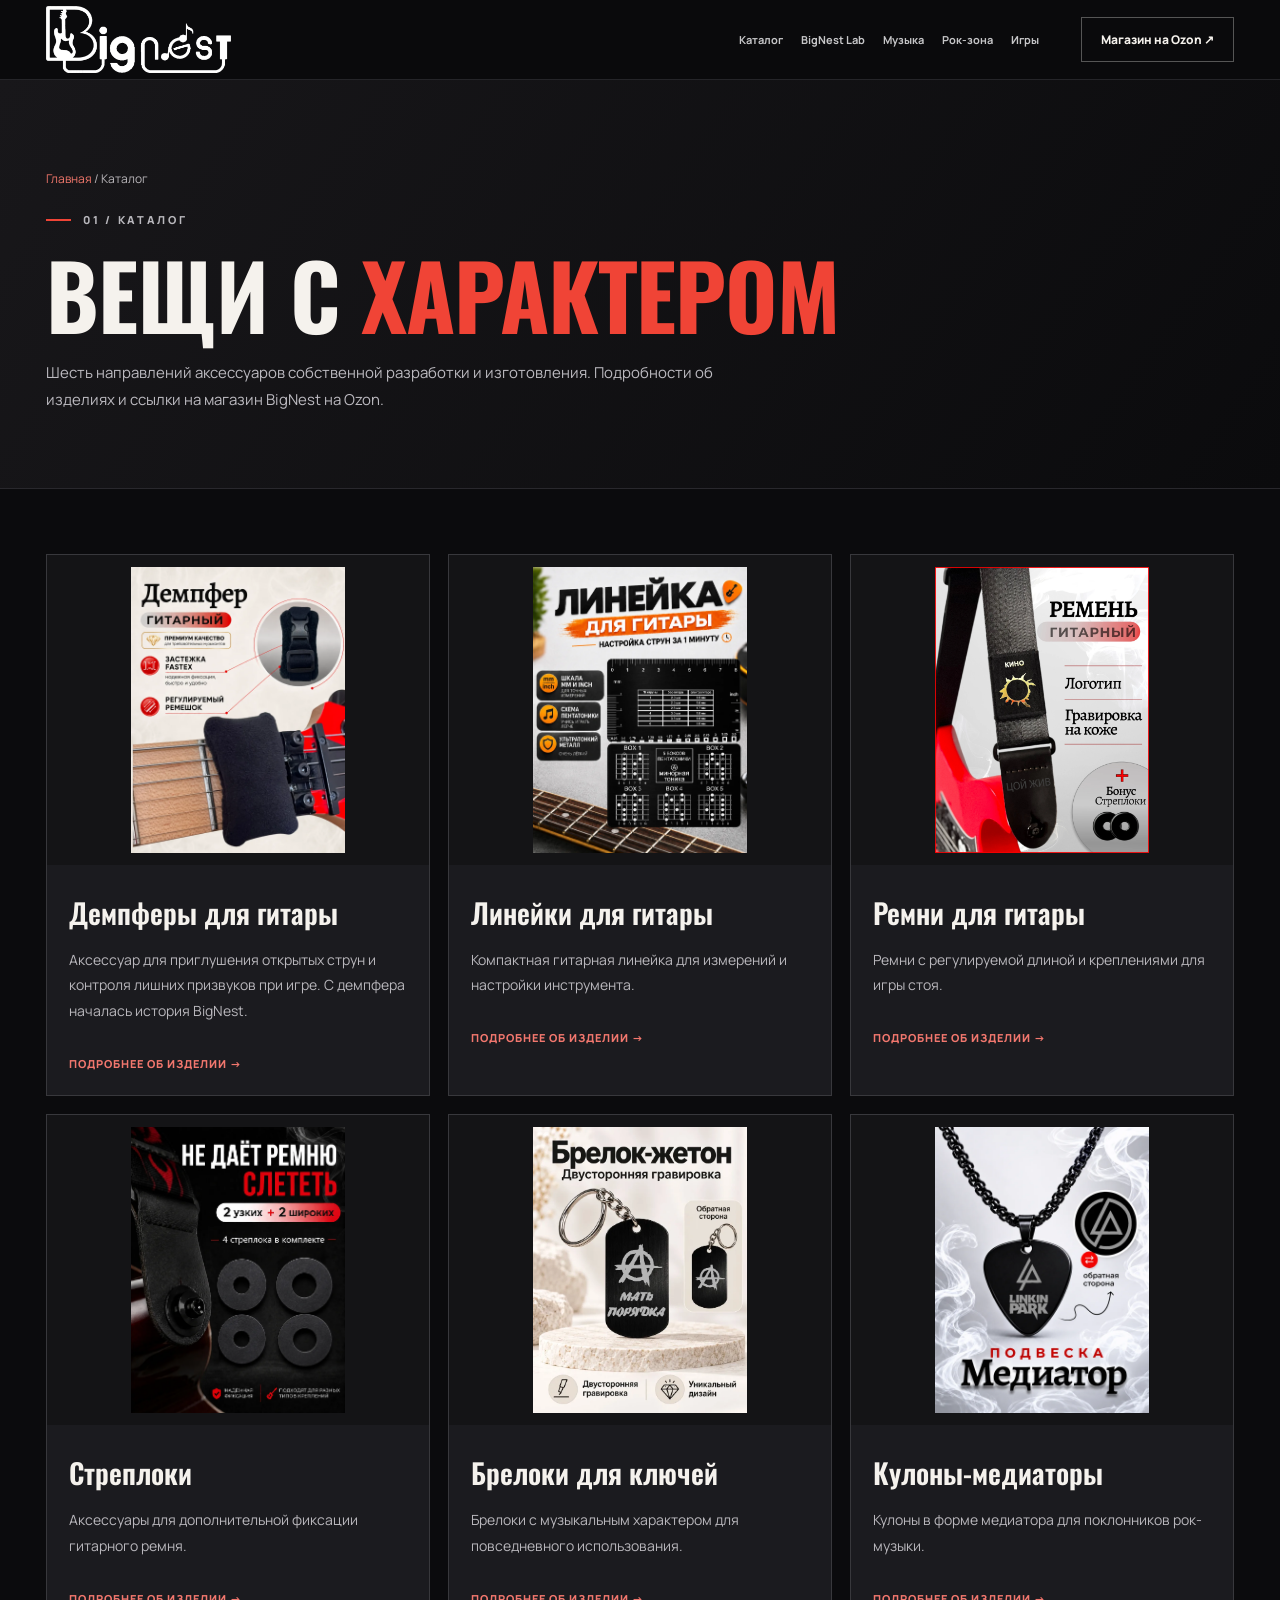
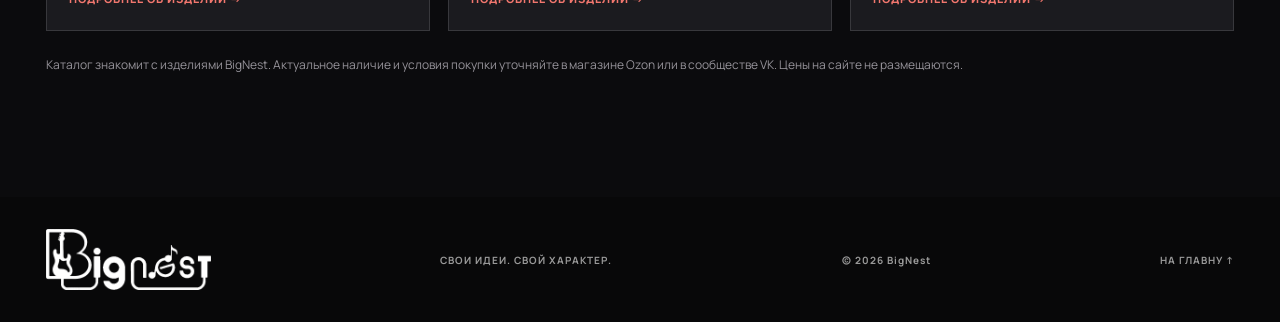
==== catalog/index.html @ 604b0524 "Add files via upload" ====
<!doctype html><html lang="ru"><head><meta charset="utf-8"><meta name="viewport" content="width=device-width,initial-scale=1"><meta name="theme-color" content="#0b0b0d"><title>Каталог — BigNest</title><meta name="description" content="Шесть направлений аксессуаров собственной разработки и изготовления. Подробности об изделиях и ссылки на магазин BigNest на Ozon."><link rel="icon" type="image/png" href="../favicon.png"><link rel="stylesheet" href="../styles.css"></head><body><header class="site-header"><div class="wrap navbar"><a class="wordmark" href="../"><img class="site-logo" src="../assets/logo-white.webp" alt="BigNest — на главную"></a><nav class="nav-links" aria-label="Навигация"><a href="../catalog/">Каталог</a><a href="../lab/">BigNest Lab</a><a href="../music/">Музыка</a><a href="../rock/">Рок-зона</a><a href="../games/">Игры</a></nav><a class="header-link" href="https://www.ozon.ru/seller/bignest/" target="_blank" rel="noopener noreferrer">Магазин на Ozon ↗</a><button class="menu-button" id="menuButton" aria-label="Открыть меню" aria-expanded="false" aria-controls="mobileNav"><span></span><span></span><span></span></button></div><nav id="mobileNav" class="mobile-nav" aria-label="Мобильное меню"><a href="../catalog/">Каталог</a><a href="../lab/">BigNest Lab</a><a href="../music/">Музыка</a><a href="../rock/">Рок-зона</a><a href="../games/">Игры</a><a href="../">Главная</a></nav></header><main><section class="sub-hero"><div class="wrap"><div class="breadcrumbs"><a href="../">Главная</a> / Каталог</div><div class="eyebrow" style="margin-top:25px"><span class="line"></span> 01 / КАТАЛОГ</div><h1>ВЕЩИ С <span class="red-text">ХАРАКТЕРОМ</span></h1><p>Шесть направлений аксессуаров собственной разработки и изготовления. Подробности об изделиях и ссылки на магазин BigNest на Ozon.</p></div></section><section class="inner-section"><div class="wrap"><div class="inner-grid"><article class="inner-card"><img src="../assets/damper.webp" alt="Демпферы для гитары" loading="lazy"><div class="inner-card-content"><h2>Демпферы для гитары</h2><p>Аксессуар для приглушения открытых струн и контроля лишних призвуков при игре. С демпфера началась история BigNest.</p><a href="dampers/">Подробнее об изделии →</a></div></article><article class="inner-card"><img src="../assets/ruler.webp" alt="Линейки для гитары" loading="lazy"><div class="inner-card-content"><h2>Линейки для гитары</h2><p>Компактная гитарная линейка для измерений и настройки инструмента.</p><a href="rulers/">Подробнее об изделии →</a></div></article><article class="inner-card"><img src="../assets/strap.webp" alt="Ремни для гитары" loading="lazy"><div class="inner-card-content"><h2>Ремни для гитары</h2><p>Ремни с регулируемой длиной и креплениями для игры стоя.</p><a href="straps/">Подробнее об изделии →</a></div></article><article class="inner-card"><img src="../assets/straplocks.webp" alt="Стреплоки" loading="lazy"><div class="inner-card-content"><h2>Стреплоки</h2><p>Аксессуары для дополнительной фиксации гитарного ремня.</p><a href="straplocks/">Подробнее об изделии →</a></div></article><article class="inner-card"><img src="../assets/keychain.webp" alt="Брелоки для ключей" loading="lazy"><div class="inner-card-content"><h2>Брелоки для ключей</h2><p>Брелоки с музыкальным характером для повседневного использования.</p><a href="keychains/">Подробнее об изделии →</a></div></article><article class="inner-card"><img src="../assets/pendant.webp" alt="Кулоны-медиаторы" loading="lazy"><div class="inner-card-content"><h2>Кулоны-медиаторы</h2><p>Кулоны в форме медиатора для поклонников рок-музыки.</p><a href="pendants/">Подробнее об изделии →</a></div></article></div><p class="note">Каталог знакомит с изделиями BigNest. Актуальное наличие и условия покупки уточняйте в магазине Ozon или в сообществе VK. Цены на сайте не размещаются.</p></div></section></main><footer class="footer"><div class="wrap footer-content"><a class="footer-brand" href="../"><img class="footer-logo" src="../assets/logo-white.webp" alt="BigNest"></a><span>СВОИ ИДЕИ. СВОЙ ХАРАКТЕР.</span><span>© <span id="year">2026</span> BigNest</span><a href="../">НА ГЛАВНУ ↑</a></div></footer><script defer src="../script.js"></script></body></html>
---- styles.css ----
@import url('https://fonts.googleapis.com/css2?family=Manrope:wght@400;500;600;700;800&family=Oswald:wght@400;500;600;700&display=swap');
:root{--bg:#0b0b0d;--panel:#151518;--red:#f04436;--text:#f5f2ed;--muted:#a8a8ae;--line:#35353b}*{box-sizing:border-box}html{scroll-behavior:smooth;scroll-padding-top:88px}body{margin:0;background:var(--bg);color:var(--text);font-family:Manrope,Arial,sans-serif;-webkit-font-smoothing:antialiased}a{color:inherit;text-decoration:none}button{font:inherit}img{max-width:100%;display:block}.wrap{max-width:1300px;margin:auto;padding:0 46px}.skip{position:absolute;top:-100px;left:15px;padding:10px;background:white;color:black;z-index:30}.skip:focus{top:10px}.site-header{position:sticky;top:0;background:rgba(11,11,13,.95);backdrop-filter:blur(15px);z-index:20;border-bottom:1px solid #252529}.navbar{height:79px;display:flex;align-items:center;gap:42px}.wordmark{display:flex;align-items:center;line-height:1}.site-logo{display:block;width:185px;max-width:42vw;height:auto}.nav-links{display:flex;gap:30px;margin-left:auto}.nav-links a{font-size:12px;font-weight:700;color:#c6c6c8;transition:color .2s}.nav-links a:hover{color:var(--red)}.header-link{border:1px solid #555;padding:13px 19px;font-size:12px;font-weight:800;white-space:nowrap}.header-link span{color:var(--red);margin-left:12px}.menu-button,.mobile-nav{display:none}.hero{position:relative;overflow:hidden;background:radial-gradient(circle at 68% 40%,#252026 0%,#101013 56%,#0b0b0d 90%)}.hero-noise{pointer-events:none;position:absolute;inset:0;background:repeating-linear-gradient(0deg,transparent,transparent 4px,#ffffff02 5px);opacity:.65}.hero-layout{display:grid;grid-template-columns:57% 43%;min-height:680px;position:relative}.hero-content{position:relative;z-index:2;padding:105px 0 74px}.eyebrow{color:#b9b8bd;font-size:11px;letter-spacing:2.7px;font-weight:800;display:flex;align-items:center;gap:12px}.line{height:2px;width:25px;background:var(--red);display:inline-block}.hero h1,.section h2,.manifesto h2,.contact-section h2{font-family:Oswald,Impact,sans-serif;font-weight:700;line-height:.99;letter-spacing:-1.7px;margin:32px 0}.hero h1{font-size:clamp(75px,8.7vw,136px);white-space:nowrap}.hero h1 em{font-style:normal;color:transparent;-webkit-text-stroke:1.8px #f1eee9}.accent{color:var(--red);-webkit-text-stroke:0}.hero-lead{max-width:490px;color:#c0bec2;line-height:1.85;font-size:15px}.hero-actions{display:flex;flex-wrap:wrap;gap:11px;margin-top:37px}.btn{display:inline-flex;justify-content:space-between;align-items:center;gap:33px;min-height:52px;padding:0 24px;font-size:12px;text-transform:uppercase;letter-spacing:.3px;font-weight:800;transition:transform .2s,background .2s}.btn:hover{transform:translateY(-3px)}.btn-red{background:var(--red);color:#fff}.btn-red:hover{background:#e12d21}.btn-outline{border:1px solid #5a595d}.hero-foot{position:absolute;bottom:40px;left:0;font-size:10px;letter-spacing:1.5px;font-weight:800;color:#a8a6aa;display:flex;align-items:center;gap:12px}.status-pip{height:7px;width:7px;background:var(--red);border-radius:50%}.hero-sep{color:#555}.hero-media{position:relative;min-height:630px;align-self:stretch}.hero-media img{position:absolute;right:-45px;top:35px;width:100%;height:calc(100% - 35px);object-fit:cover;object-position:42% center;filter:contrast(1.08) saturate(.85)}.hero-photo-gradient{position:absolute;inset:0 -46px 0 -120px;background:linear-gradient(90deg,#111114 0%,transparent 45%),linear-gradient(0deg,#111114 2%,transparent 30%);pointer-events:none}.hero-back-text{position:absolute;font:700 200px/.8 Oswald;right:-30px;top:20px;color:#3f2324;opacity:.7}.photo-label{position:absolute;z-index:2;bottom:65px;right:15px;text-align:right;font:600 18px/1.3 Oswald;letter-spacing:1px}.red-square{background:var(--red);padding:1px 10px;display:inline-block;margin-right:8px}.vertical-note{writing-mode:vertical-rl;position:absolute;right:-25px;top:65px;font-size:9px;letter-spacing:3px;color:#b7b4b9}.hero-bottom{display:flex;justify-content:space-between;color:#87868c;font:800 10px Manrope;letter-spacing:2px;padding-bottom:22px}.marquee{background:var(--red);color:#170e0d;overflow:hidden;white-space:nowrap}.marquee-inner{width:max-content;padding:14px 0;font:700 23px Oswald;letter-spacing:2px;animation:marquee 35s linear infinite}.marquee-inner span{padding:0 35px}@keyframes marquee{to{transform:translateX(-50%)}}.section{padding:106px 0}.section-top{display:flex;align-items:end;justify-content:space-between;gap:24px;margin-bottom:42px}.section h2,.manifesto h2,.contact-section h2{font-size:clamp(47px,6vw,79px);margin:23px 0}.red-text{color:var(--red)}.section-intro{color:var(--muted);line-height:1.8;max-width:620px;font-size:14px}.counter{font:700 76px Oswald;color:#39393e;white-space:nowrap}.counter span{font:700 10px Manrope;letter-spacing:2px;color:#aaa}.product-grid{display:grid;grid-template-columns:repeat(3,minmax(0,1fr));gap:17px}.product-card{background:#19191c;border:1px solid #303034;min-width:0;transition:transform .25s,border-color .25s}.product-card:hover{transform:translateY(-5px);border-color:#666}.product-picture{height:430px;overflow:hidden;background:linear-gradient(180deg,#111116,#1a1a1f);position:relative;display:flex;align-items:center;justify-content:center;padding:14px}.product-picture img{width:100%;height:100%;object-fit:contain;object-position:center center;transition:transform .35s}.product-card:hover img{transform:scale(1.02)}.picture-tag{position:absolute;left:14px;top:14px;padding:9px 11px;background:rgba(11,11,12,.9);font-size:9px;letter-spacing:1.7px;font-weight:800}.product-body{padding:23px 23px 24px}.product-heading{display:flex;justify-content:space-between;align-items:start;gap:12px}.product-heading h3{font:600 27px/1.15 Oswald;margin:0;text-transform:uppercase}.product-heading span{color:var(--red);font:600 15px Oswald}.product-body p{color:#a9a8ad;font-size:12px;line-height:1.8;min-height:67px}.product-link{display:flex;justify-content:space-between;align-items:center;border-top:1px solid #44444a;padding-top:16px;margin-top:16px;font-size:11px;letter-spacing:1.15px;text-transform:uppercase;font-weight:800}.product-link span{color:var(--red);font-size:19px}.product-link:hover{color:var(--red)}.keychain-picture{display:grid;place-items:center;background:radial-gradient(circle at 60% 40%,#44444a,#18181b 65%)}.keychain-art{position:relative;width:150px;height:200px;display:grid;place-items:center;transform:rotate(-14deg)}.keychain-art>span{position:absolute;z-index:3;font:700 35px Oswald;top:88px;color:#eee}.key-ring{position:absolute;top:-8px;width:65px;height:65px;border:10px solid #a9a8ae;border-radius:50%;box-shadow:inset 2px 2px 9px #222,4px 4px 10px #111}.key-pick{position:absolute;top:63px;width:150px;height:144px;background:linear-gradient(130deg,#333,#0b0b0e);clip-path:polygon(50% 100%,2% 20%,8% 5%,92% 5%,98% 20%);display:grid;place-items:center;font-size:125px;color:#e13c30;border-radius:25px}.illustration-note{position:absolute;right:12px;bottom:12px;color:#bbb;font-size:8px;letter-spacing:1px}.catalog-footer{display:flex;justify-content:space-between;gap:25px;margin-top:30px;font-size:12px;color:#999;align-items:center}.text-arrow{font-size:12px;text-transform:uppercase;letter-spacing:1.3px;font-weight:800;color:#eee;white-space:nowrap}.text-arrow:hover{color:var(--red)}.manifesto{padding:110px 0;background:#e8e4df;color:#151416}.manifesto .eyebrow{color:#5d5b5b}.manifesto-grid{display:grid;grid-template-columns:1.12fr 1fr;gap:12%}.manifesto h2{font-size:clamp(65px,7.5vw,110px);margin-bottom:48px}.manifesto h2 span{color:#db382e}.story-quote{border-left:4px solid var(--red);padding-left:24px;font:500 27px/1.5 Oswald;max-width:440px}.story-rail{display:flex;gap:17px;align-items:center;font:700 10px Manrope;letter-spacing:1px;margin-top:85px;color:#777}.story-rail span:nth-child(even){color:var(--red)}.manifesto-right{padding-top:44px}.manifesto-right p{font-size:15px;line-height:2;color:#424042;margin:0 0 22px}.story-sign{display:flex;align-items:center;gap:20px;border-top:1px solid #bbb;padding-top:20px;margin-top:40px;font:700 11px Manrope;letter-spacing:1.6px}.story-sign.text-only{justify-content:flex-start}.story-sign.text-only span{font:800 13px/1.4 Manrope;color:#1b1b1d;letter-spacing:2px}.values{background:#222125;border-bottom:1px solid #37363b}.values-grid{display:grid;grid-template-columns:repeat(3,1fr)}.values-grid>div{padding:40px 24px 40px 0}.values-grid>div+div{padding-left:30px;border-left:1px solid #444148}.value-index{color:var(--red);font-size:12px;letter-spacing:2px}.values h3{font:600 27px Oswald;margin:15px 0 8px}.values p{color:#aaa6a9;font-size:12px;line-height:1.8;max-width:300px}.reviews-section{background:#121215}.review-grid{display:grid;grid-template-columns:repeat(3,minmax(0,1fr));gap:16px}.review-card{background:#1d1d21;border:1px solid #37373b;margin:0;padding:30px;min-height:240px;display:flex;flex-direction:column}.stars{font-size:16px;letter-spacing:4px;color:#ff8d50}.review-card p{font-size:15px;line-height:1.8;flex:1}.review-card footer{border-top:1px solid #424146;padding-top:17px;display:flex;justify-content:space-between;gap:10px;align-items:center;font-size:11px}.review-card footer span{color:#999;font-size:10px;text-align:right}.review-note{font-size:11px;color:#888;margin-top:20px}.music-section{background:#0c0c0e}.video-grid{display:grid;grid-template-columns:repeat(4,minmax(0,1fr));gap:16px}.video-card{display:block}.video-frame{height:350px;position:relative;background:linear-gradient(145deg,#292126,#100f10);overflow:hidden}.video-frame img{height:100%;width:100%;object-fit:cover;opacity:.72;transition:transform .3s,opacity .3s}.video-card:hover img{transform:scale(1.06);opacity:1}.play{position:absolute;left:50%;top:50%;transform:translate(-50%,-50%);height:65px;width:65px;border:1px solid #fff;background:#e74135dd;border-radius:50%;display:grid;place-items:center;padding-left:5px;font-size:23px}.video-meta{display:flex;justify-content:space-between;margin-top:16px;font:800 11px Manrope;letter-spacing:1.3px}.video-meta span:last-child{color:var(--red);font-size:18px}.video-hint{font-size:11px;color:#888;margin-top:24px}.contact-section{padding:110px 0;background:linear-gradient(120deg,#a52621,#e34032);color:#fff;overflow:hidden}.contact-wrap{position:relative}.contact-section .eyebrow{color:#ffd8d2}.contact-section .line{background:white}.contact-section h2{font-size:clamp(65px,9vw,126px);margin:25px 0}.contact-section h2 span{color:transparent;-webkit-text-stroke:1.5px #fff}.contact-section p{max-width:530px;font-size:14px;line-height:1.8}.social-links{margin-top:42px;display:grid;grid-template-columns:1fr 1fr;gap:12px}.social-links a{border:1px solid #ffbbb6;min-height:67px;display:flex;align-items:center;justify-content:space-between;padding:0 24px;font:800 12px Manrope;letter-spacing:1.3px;transition:background .2s}.social-links a:hover{background:#ffffff1c}.social-links a span:last-child{font-size:23px}.footer{padding:32px 0;background:#080809}.footer-content{display:flex;justify-content:space-between;align-items:center;gap:20px;font:700 10px Manrope;letter-spacing:1px;color:#999}.footer-brand{display:flex;align-items:center}.footer-logo{width:165px;max-width:100%;height:auto;display:block}.footer a:last-child:hover{color:white}
@media(max-width:1050px){.wrap{padding:0 28px}.navbar{gap:22px}.nav-links{gap:18px}.site-logo{width:175px}.hero-layout{grid-template-columns:60% 40%}.hero h1{font-size:clamp(65px,8.5vw,104px)}.hero-media img{right:-28px}.hero-photo-gradient{right:-28px}.product-picture{height:380px}.product-heading h3{font-size:24px}.video-frame{height:300px}.manifesto-grid{gap:6%}}
@media(max-width:760px){.wrap{padding:0 20px}.navbar{height:67px}.nav-links,.header-link{display:none}.site-logo{width:160px}.menu-button{display:flex;flex-direction:column;gap:5px;margin-left:auto;background:transparent;border:0;padding:10px;cursor:pointer}.menu-button span{height:2px;width:25px;background:#eee}.mobile-nav{display:none;flex-direction:column;gap:0;background:#151518;border-top:1px solid #333;padding:10px 20px 20px}.mobile-nav.is-open{display:flex}.mobile-nav a{padding:13px 4px;border-bottom:1px solid #333;font-size:13px}.hero-layout{display:block;min-height:0}.hero-content{padding:70px 0 36px}.hero h1{font-size:clamp(59px,14vw,104px);margin:25px 0}.hero-lead{font-size:13px;line-height:1.8;max-width:540px}.hero-foot{position:static;margin-top:38px;flex-wrap:wrap;font-size:9px}.hero-media{height:420px;min-height:0;margin-left:-20px;margin-right:-20px}.hero-media img{right:0;top:0;height:100%;object-position:center 38%}.hero-photo-gradient{inset:0;background:linear-gradient(0deg,#111114 0%,transparent 40%)}.hero-back-text{font-size:140px;right:12px}.photo-label{right:24px;bottom:30px}.vertical-note{display:none}.hero-bottom{padding-top:16px}.section{padding:72px 0}.section h2,.manifesto h2{font-size:clamp(48px,10vw,70px)}.section-top{align-items:start}.counter{display:none}.product-grid{grid-template-columns:repeat(2,minmax(0,1fr));gap:12px}.product-picture{height:340px;padding:10px}.product-body{padding:18px}.product-body p{font-size:11px;min-height:80px}.product-heading h3{font-size:23px}.product-link{font-size:10px}.manifesto{padding:70px 0}.manifesto-grid{grid-template-columns:1fr;gap:28px}.manifesto h2{margin-bottom:35px}.manifesto-right{padding-top:0}.story-rail{margin-top:35px}.values-grid{grid-template-columns:1fr}.values-grid>div,.values-grid>div+div{padding:26px 0;border-left:0;border-bottom:1px solid #444}.review-grid{grid-template-columns:repeat(2,minmax(0,1fr))}.review-card{padding:22px;min-height:230px}.video-grid{grid-template-columns:repeat(2,minmax(0,1fr))}.video-frame{height:330px}.contact-section{padding:75px 0}.contact-section h2{font-size:clamp(60px,11vw,95px)}.footer-content{flex-wrap:wrap}}
@media(max-width:480px){.hero h1{font-size:clamp(51px,14vw,75px)}.hero h1 em{-webkit-text-stroke:1px #eee}.site-logo{width:150px}.hero-media{height:370px}.hero-actions{gap:8px}.btn{font-size:10px;padding:0 14px;gap:12px;min-height:48px}.hero-foot{line-height:1.5}.section h2{font-size:48px}.section-top{display:block}.product-grid{grid-template-columns:1fr}.product-picture{height:430px;padding:12px}.product-body p{min-height:0}.catalog-footer{align-items:flex-start;flex-direction:column}.review-grid{grid-template-columns:1fr}.review-card{min-height:0}.video-grid{gap:10px}.video-frame{height:260px}.video-meta{font-size:8px;letter-spacing:.5px}.social-links{grid-template-columns:1fr}.contact-section h2{font-size:61px}.footer-content{display:grid;grid-template-columns:1fr 1fr}.footer-content span:nth-child(2){grid-column:1/-1;grid-row:2}.story-quote{font-size:23px}.footer-logo{width:140px}}
@media(prefers-reduced-motion:reduce){html{scroll-behavior:auto}.marquee-inner{animation:none}*,*:before,*:after{transition:none!important}}

/* Extra pages */
.nav-links{gap:18px}.nav-links a{font-size:11px}.detail-link{display:block;color:#f27869;font-size:11px;font-weight:800;margin-top:14px}.detail-link:hover{text-decoration:underline}.explore-section{background:#161619}.explore-grid{display:grid;grid-template-columns:repeat(2,minmax(0,1fr));gap:15px;margin-top:35px}.explore-grid>a{border:1px solid #3b3b40;background:#202024;padding:30px;display:flex;flex-direction:column;gap:15px;transition:border-color .2s}.explore-grid>a:hover{border-color:#ec4e3f}.explore-grid span{color:#f15b4e;font-size:10px;letter-spacing:2px}.explore-grid strong{font:700 33px Oswald;color:#f5f2ed}.explore-grid small{color:#adaaad}.sub-hero{background:linear-gradient(125deg,#18171a,#0b0b0d);padding:90px 0 60px;border-bottom:1px solid #29282d}.sub-hero h1{font:700 clamp(52px,7vw,95px)/1 Oswald;letter-spacing:-1px;margin:22px 0 20px}.sub-hero p{max-width:690px;color:#bcbac0;font-size:15px;line-height:1.8}.breadcrumbs{color:#b9b6ba;font-size:12px}.breadcrumbs a{color:#f1776b}.inner-section{padding:65px 0 110px}.inner-grid{display:grid;grid-template-columns:repeat(3,minmax(0,1fr));gap:18px}.inner-card{background:#1b1b1f;border:1px solid #38383c;overflow:hidden}.inner-card img{width:100%;height:310px;object-fit:contain;background:#141416;padding:12px}.inner-card-content{padding:22px}.inner-card h2{font:600 28px Oswald;margin:5px 0 12px}.inner-card p,.article-body p{color:#b9b7bc;line-height:1.85;font-size:14px}.inner-card a{display:inline-block;margin-top:18px;color:#f2776e;text-transform:uppercase;font-weight:800;font-size:11px;letter-spacing:1px}.page-product{display:grid;grid-template-columns:minmax(0,1fr) minmax(0,1fr);gap:55px;align-items:start}.page-product .product-photo{width:100%;max-height:650px;object-fit:contain;background:#17171a;border:1px solid #37373b}.product-copy h1{font:700 clamp(48px,5vw,74px)/1.05 Oswald;margin:20px 0}.product-copy p{color:#c1bfc4;line-height:1.9}.product-actions{display:flex;gap:12px;flex-wrap:wrap;margin:28px 0}.product-actions a{display:inline-flex;padding:16px 22px;font-size:12px;font-weight:800;text-transform:uppercase;letter-spacing:1px}.product-actions .vk{background:#e34438;color:#fff}.product-actions .ozon{border:1px solid #777}.info-strip{background:#232327;padding:20px;border-left:3px solid #ef4b3e;color:#ddd;font-size:13px;line-height:1.75}.article-body{max-width:780px}.article-body h2{font:600 36px Oswald;margin-top:40px}.hero-sub-navigation{display:flex;gap:12px;flex-wrap:wrap;margin:24px 0}.hero-sub-navigation a{padding:12px 16px;background:#252528;border:1px solid #3c3b40;font-size:12px}.feature-row{display:grid;grid-template-columns:repeat(2,1fr);gap:20px}.feature-row .panel{border:1px solid #3b3a3f;background:#1c1c20;padding:28px}.feature-row h2{font:600 31px Oswald;margin:0 0 12px}.feature-row p{color:#bbb9bf;font-size:13px;line-height:1.8}.video-grid-extended{display:grid;grid-template-columns:repeat(4,minmax(0,1fr));gap:16px}.note{margin-top:24px;color:#96939a;font-size:12px;line-height:1.7}
@media(max-width:1050px){.nav-links{gap:10px}.nav-links a{font-size:10px}}
@media(max-width:760px){.explore-grid,.feature-row{grid-template-columns:1fr}.sub-hero{padding:60px 0 45px}.inner-grid{grid-template-columns:repeat(2,minmax(0,1fr))}.page-product{grid-template-columns:1fr;gap:25px}.video-grid-extended{grid-template-columns:repeat(2,minmax(0,1fr))}}
@media(max-width:480px){.inner-grid{grid-template-columns:1fr}.inner-card img{height:350px}.explore-grid strong{font-size:28px}}
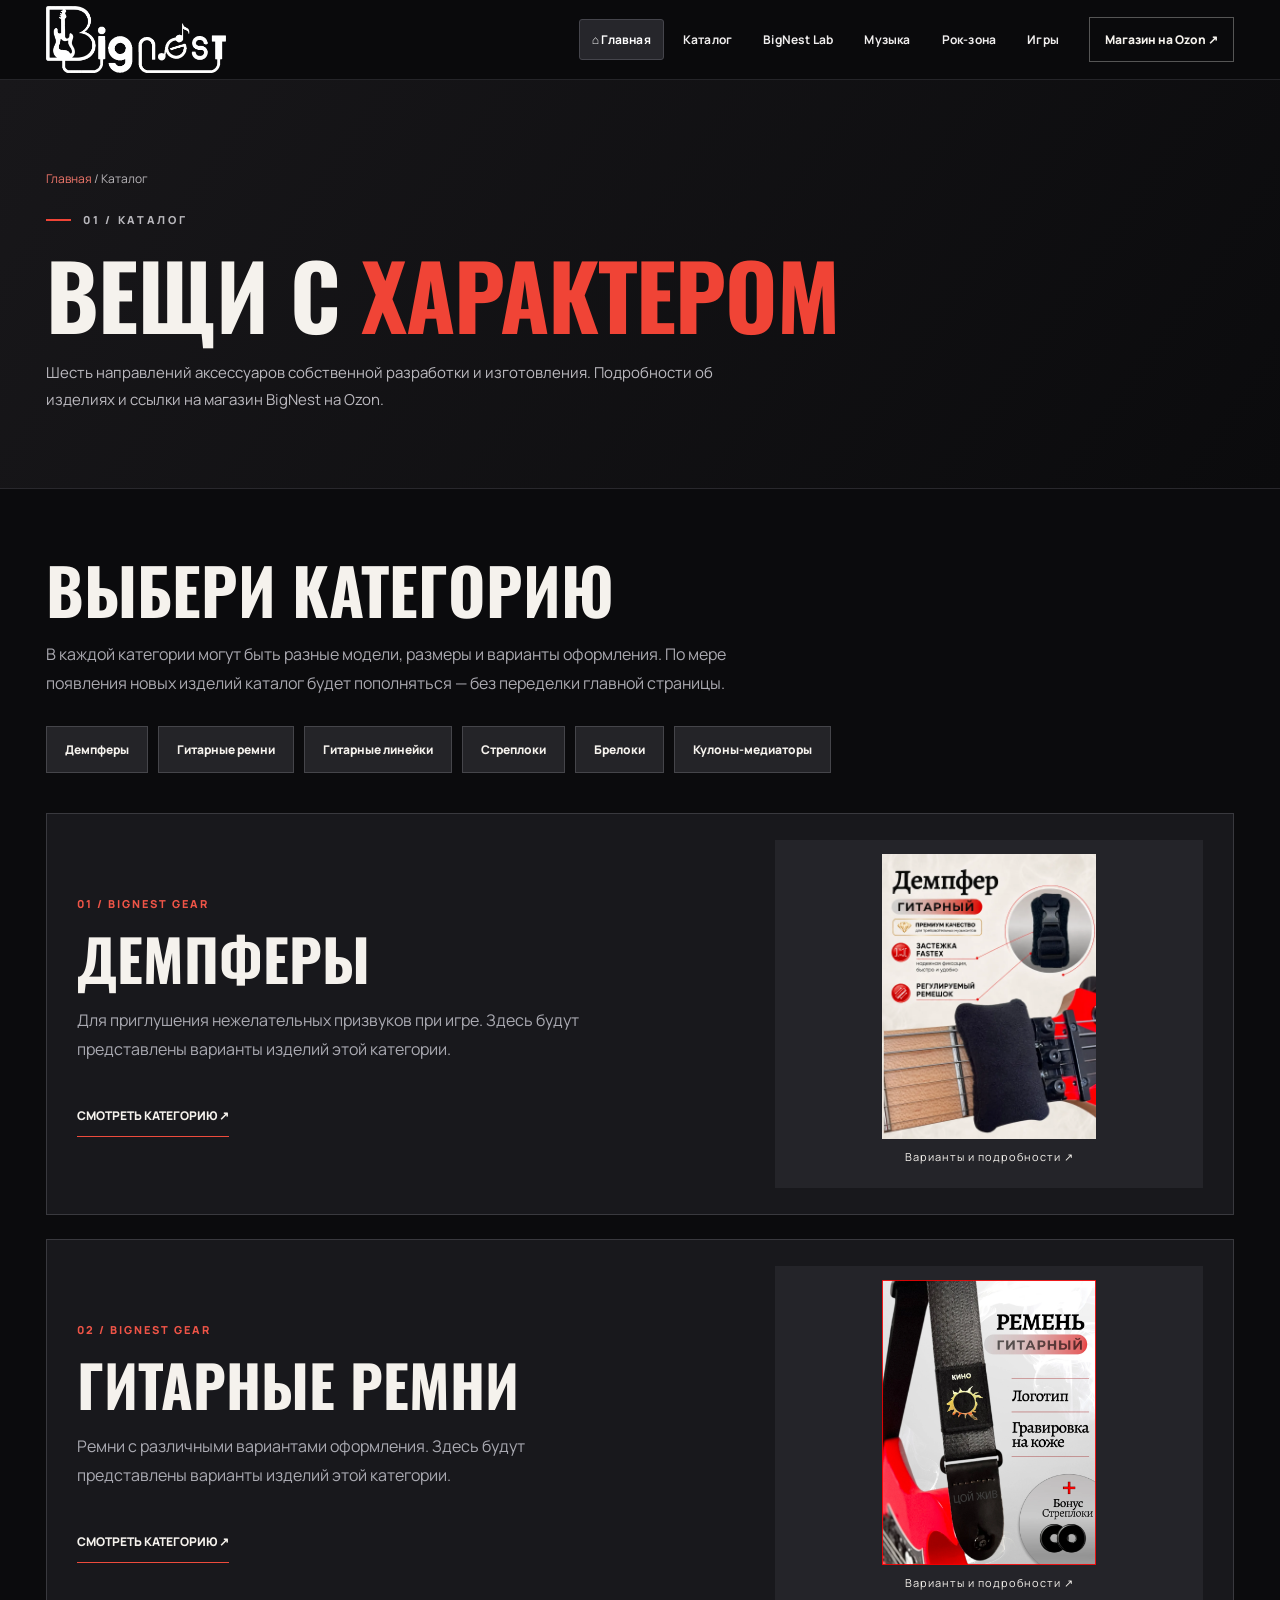
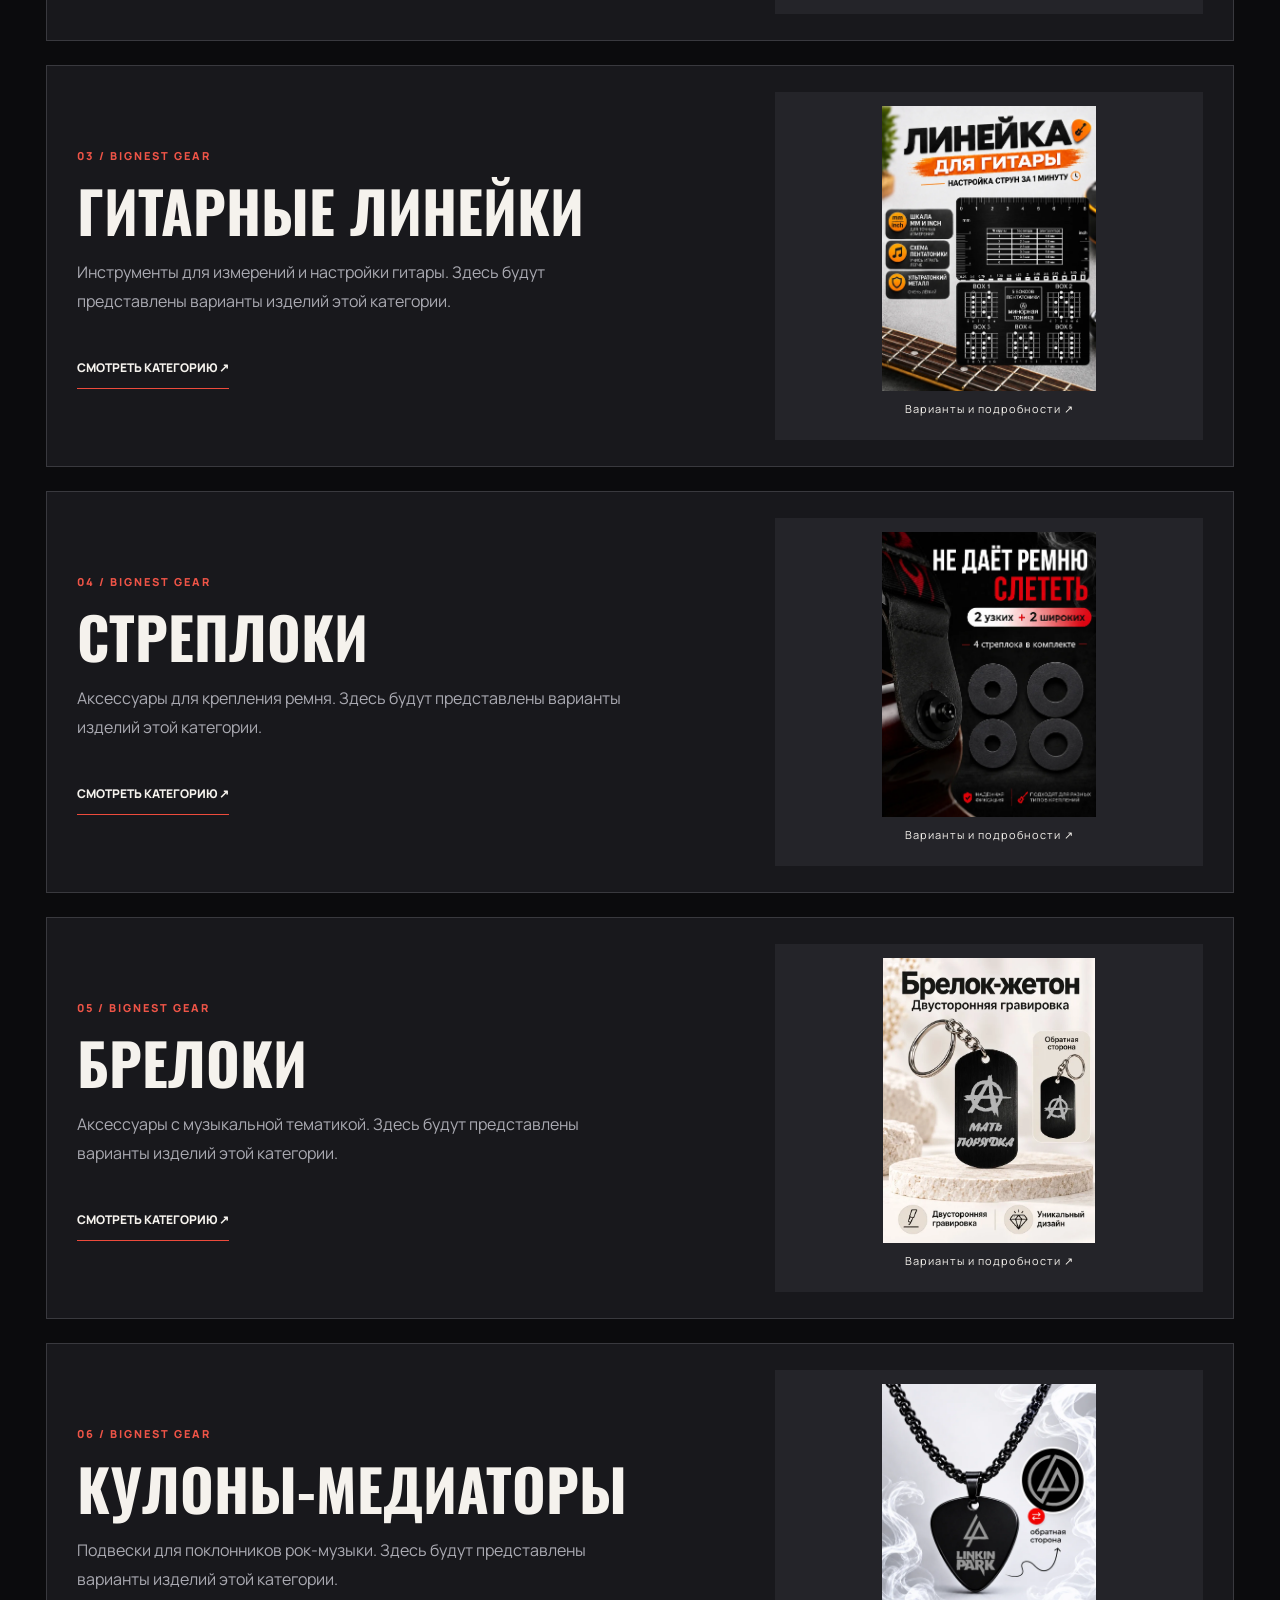
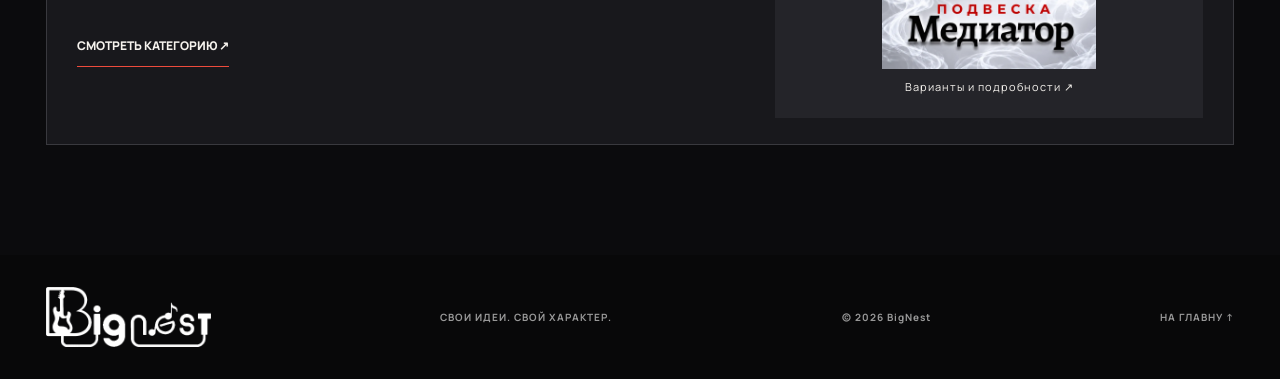
==== commit 226f13be: "Add files via upload" ====
--- a/catalog/index.html
+++ b/catalog/index.html
@@ -1 +1,3 @@
-<!doctype html><html lang="ru"><head><meta charset="utf-8"><meta name="viewport" content="width=device-width,initial-scale=1"><meta name="theme-color" content="#0b0b0d"><title>Каталог — BigNest</title><meta name="description" content="Шесть направлений аксессуаров собственной разработки и изготовления. Подробности об изделиях и ссылки на магазин BigNest на Ozon."><link rel="icon" type="image/png" href="../favicon.png"><link rel="stylesheet" href="../styles.css"></head><body><header class="site-header"><div class="wrap navbar"><a class="wordmark" href="../"><img class="site-logo" src="../assets/logo-white.webp" alt="BigNest — на главную"></a><nav class="nav-links" aria-label="Навигация"><a href="../catalog/">Каталог</a><a href="../lab/">BigNest Lab</a><a href="../music/">Музыка</a><a href="../rock/">Рок-зона</a><a href="../games/">Игры</a></nav><a class="header-link" href="https://www.ozon.ru/seller/bignest/" target="_blank" rel="noopener noreferrer">Магазин на Ozon ↗</a><button class="menu-button" id="menuButton" aria-label="Открыть меню" aria-expanded="false" aria-controls="mobileNav"><span></span><span></span><span></span></button></div><nav id="mobileNav" class="mobile-nav" aria-label="Мобильное меню"><a href="../catalog/">Каталог</a><a href="../lab/">BigNest Lab</a><a href="../music/">Музыка</a><a href="../rock/">Рок-зона</a><a href="../games/">Игры</a><a href="../">Главная</a></nav></header><main><section class="sub-hero"><div class="wrap"><div class="breadcrumbs"><a href="../">Главная</a> / Каталог</div><div class="eyebrow" style="margin-top:25px"><span class="line"></span> 01 / КАТАЛОГ</div><h1>ВЕЩИ С <span class="red-text">ХАРАКТЕРОМ</span></h1><p>Шесть направлений аксессуаров собственной разработки и изготовления. Подробности об изделиях и ссылки на магазин BigNest на Ozon.</p></div></section><section class="inner-section"><div class="wrap"><div class="inner-grid"><article class="inner-card"><img src="../assets/damper.webp" alt="Демпферы для гитары" loading="lazy"><div class="inner-card-content"><h2>Демпферы для гитары</h2><p>Аксессуар для приглушения открытых струн и контроля лишних призвуков при игре. С демпфера началась история BigNest.</p><a href="dampers/">Подробнее об изделии →</a></div></article><article class="inner-card"><img src="../assets/ruler.webp" alt="Линейки для гитары" loading="lazy"><div class="inner-card-content"><h2>Линейки для гитары</h2><p>Компактная гитарная линейка для измерений и настройки инструмента.</p><a href="rulers/">Подробнее об изделии →</a></div></article><article class="inner-card"><img src="../assets/strap.webp" alt="Ремни для гитары" loading="lazy"><div class="inner-card-content"><h2>Ремни для гитары</h2><p>Ремни с регулируемой длиной и креплениями для игры стоя.</p><a href="straps/">Подробнее об изделии →</a></div></article><article class="inner-card"><img src="../assets/straplocks.webp" alt="Стреплоки" loading="lazy"><div class="inner-card-content"><h2>Стреплоки</h2><p>Аксессуары для дополнительной фиксации гитарного ремня.</p><a href="straplocks/">Подробнее об изделии →</a></div></article><article class="inner-card"><img src="../assets/keychain.webp" alt="Брелоки для ключей" loading="lazy"><div class="inner-card-content"><h2>Брелоки для ключей</h2><p>Брелоки с музыкальным характером для повседневного использования.</p><a href="keychains/">Подробнее об изделии →</a></div></article><article class="inner-card"><img src="../assets/pendant.webp" alt="Кулоны-медиаторы" loading="lazy"><div class="inner-card-content"><h2>Кулоны-медиаторы</h2><p>Кулоны в форме медиатора для поклонников рок-музыки.</p><a href="pendants/">Подробнее об изделии →</a></div></article></div><p class="note">Каталог знакомит с изделиями BigNest. Актуальное наличие и условия покупки уточняйте в магазине Ozon или в сообществе VK. Цены на сайте не размещаются.</p></div></section></main><footer class="footer"><div class="wrap footer-content"><a class="footer-brand" href="../"><img class="footer-logo" src="../assets/logo-white.webp" alt="BigNest"></a><span>СВОИ ИДЕИ. СВОЙ ХАРАКТЕР.</span><span>© <span id="year">2026</span> BigNest</span><a href="../">НА ГЛАВНУ ↑</a></div></footer><script defer src="../script.js"></script></body></html>+<!DOCTYPE html>
+
+<html lang="ru"><head><meta charset="utf-8"/><meta content="width=device-width,initial-scale=1" name="viewport"/><meta content="#0b0b0d" name="theme-color"/><title>Каталог — BigNest</title><meta content="Шесть направлений аксессуаров собственной разработки и изготовления. Подробности об изделиях и ссылки на магазин BigNest на Ozon." name="description"/><link href="../favicon.png" rel="icon" type="image/png"/><link href="../styles.css" rel="stylesheet"/></head><body><header class="site-header"><div class="wrap navbar"><a class="wordmark" href="../"><img alt="BigNest — на главную" class="site-logo" src="../assets/logo-white.webp"/></a><nav aria-label="Навигация" class="nav-links"><a class="home-nav" href="../">⌂ Главная</a><a href="../catalog/">Каталог</a><a href="../lab/">BigNest Lab</a><a href="../music/">Музыка</a><a href="../rock/">Рок-зона</a><a href="../games/">Игры</a></nav><a class="header-link" href="https://www.ozon.ru/seller/bignest/" rel="noopener noreferrer" target="_blank">Магазин на Ozon ↗</a><button aria-controls="mobileNav" aria-expanded="false" aria-label="Открыть меню" class="menu-button" id="menuButton"><span></span><span></span><span></span></button></div><nav aria-label="Мобильное меню" class="mobile-nav" id="mobileNav"><a class="home-nav" href="../">⌂ Главная</a><a href="../catalog/">Каталог</a><a href="../lab/">BigNest Lab</a><a href="../music/">Музыка</a><a href="../rock/">Рок-зона</a><a href="../games/">Игры</a></nav></header><main><section class="sub-hero"><div class="wrap"><div class="breadcrumbs"><a href="../">Главная</a> / Каталог</div><div class="eyebrow" style="margin-top:25px"><span class="line"></span> 01 / КАТАЛОГ</div><h1>ВЕЩИ С <span class="red-text">ХАРАКТЕРОМ</span></h1><p>Шесть направлений аксессуаров собственной разработки и изготовления. Подробности об изделиях и ссылки на магазин BigNest на Ozon.</p></div></section><section class="inner-section"><div class="wrap"><div class="catalog-intro"><h2>ВЫБЕРИ КАТЕГОРИЮ</h2><p>В каждой категории могут быть разные модели, размеры и варианты оформления. По мере появления новых изделий каталог будет пополняться — без переделки главной страницы.</p></div><nav aria-label="Категории товаров" class="category-jump"><a href="#dampers">Демпферы</a><a href="#straps">Гитарные ремни</a><a href="#rulers">Гитарные линейки</a><a href="#straplocks">Стреплоки</a><a href="#keychains">Брелоки</a><a href="#pendants">Кулоны-медиаторы</a></nav><div class="category-sections"><section class="category-block" id="dampers"><div class="category-heading"><div><span class="category-number">01 / BIGNEST GEAR</span><h2>ДЕМПФЕРЫ</h2><p>Для приглушения нежелательных призвуков при игре. Здесь будут представлены варианты изделий этой категории.</p></div><a class="category-explore" href="dampers/">СМОТРЕТЬ КАТЕГОРИЮ ↗</a></div><a class="category-visual" href="dampers/"><img alt="Демпферы BigNest" loading="lazy" src="../assets/damper.webp"/><span>Варианты и подробности ↗</span></a></section><section class="category-block" id="straps"><div class="category-heading"><div><span class="category-number">02 / BIGNEST GEAR</span><h2>ГИТАРНЫЕ РЕМНИ</h2><p>Ремни с различными вариантами оформления. Здесь будут представлены варианты изделий этой категории.</p></div><a class="category-explore" href="straps/">СМОТРЕТЬ КАТЕГОРИЮ ↗</a></div><a class="category-visual" href="straps/"><img alt="Гитарные ремни BigNest" loading="lazy" src="../assets/strap.webp"/><span>Варианты и подробности ↗</span></a></section><section class="category-block" id="rulers"><div class="category-heading"><div><span class="category-number">03 / BIGNEST GEAR</span><h2>ГИТАРНЫЕ ЛИНЕЙКИ</h2><p>Инструменты для измерений и настройки гитары. Здесь будут представлены варианты изделий этой категории.</p></div><a class="category-explore" href="rulers/">СМОТРЕТЬ КАТЕГОРИЮ ↗</a></div><a class="category-visual" href="rulers/"><img alt="Гитарные линейки BigNest" loading="lazy" src="../assets/ruler.webp"/><span>Варианты и подробности ↗</span></a></section><section class="category-block" id="straplocks"><div class="category-heading"><div><span class="category-number">04 / BIGNEST GEAR</span><h2>СТРЕПЛОКИ</h2><p>Аксессуары для крепления ремня. Здесь будут представлены варианты изделий этой категории.</p></div><a class="category-explore" href="straplocks/">СМОТРЕТЬ КАТЕГОРИЮ ↗</a></div><a class="category-visual" href="straplocks/"><img alt="Стреплоки BigNest" loading="lazy" src="../assets/straplocks.webp"/><span>Варианты и подробности ↗</span></a></section><section class="category-block" id="keychains"><div class="category-heading"><div><span class="category-number">05 / BIGNEST GEAR</span><h2>БРЕЛОКИ</h2><p>Аксессуары с музыкальной тематикой. Здесь будут представлены варианты изделий этой категории.</p></div><a class="category-explore" href="keychains/">СМОТРЕТЬ КАТЕГОРИЮ ↗</a></div><a class="category-visual" href="keychains/"><img alt="Брелоки BigNest" loading="lazy" src="../assets/keychain.webp"/><span>Варианты и подробности ↗</span></a></section><section class="category-block" id="pendants"><div class="category-heading"><div><span class="category-number">06 / BIGNEST GEAR</span><h2>КУЛОНЫ-МЕДИАТОРЫ</h2><p>Подвески для поклонников рок-музыки. Здесь будут представлены варианты изделий этой категории.</p></div><a class="category-explore" href="pendants/">СМОТРЕТЬ КАТЕГОРИЮ ↗</a></div><a class="category-visual" href="pendants/"><img alt="Кулоны-медиаторы BigNest" loading="lazy" src="../assets/pendant.webp"/><span>Варианты и подробности ↗</span></a></section></div></div></section></main><footer class="footer"><div class="wrap footer-content"><a class="footer-brand" href="../"><img alt="BigNest" class="footer-logo" src="../assets/logo-white.webp"/></a><span>СВОИ ИДЕИ. СВОЙ ХАРАКТЕР.</span><span>© <span id="year">2026</span> BigNest</span><a href="../">НА ГЛАВНУ ↑</a></div></footer><script defer="" src="../script.js"></script></body></html>
--- a/styles.css
+++ b/styles.css
@@ -10,3 +10,9 @@
 @media(max-width:1050px){.nav-links{gap:10px}.nav-links a{font-size:10px}}
 @media(max-width:760px){.explore-grid,.feature-row{grid-template-columns:1fr}.sub-hero{padding:60px 0 45px}.inner-grid{grid-template-columns:repeat(2,minmax(0,1fr))}.page-product{grid-template-columns:1fr;gap:25px}.video-grid-extended{grid-template-columns:repeat(2,minmax(0,1fr))}}
 @media(max-width:480px){.inner-grid{grid-template-columns:1fr}.inner-card img{height:350px}.explore-grid strong{font-size:28px}}
+
+/* BigNest v4 – navigation, editorial homepage, scalable catalogue */
+.nav-links{gap:7px;align-items:center}.nav-links a{padding:11px 12px;border-radius:3px;font-size:12px;letter-spacing:.2px;color:#f0eeee;transition:background .2s,color .2s}.nav-links a:hover,.nav-links a:focus-visible{background:#28282d;color:#fff}.nav-links .home-nav{background:#26262b;border:1px solid #45454c;color:#fff}.navbar{gap:18px}.site-logo{width:180px;max-width:33vw}.header-link{padding:13px 15px}.home-catalog-feature{display:grid;grid-template-columns:1.07fr 1fr;gap:50px;align-items:center;border:1px solid #38383d;background:#17171b;padding:38px}.feature-stack{display:grid;grid-template-columns:repeat(3,1fr);gap:12px}.feature-stack img{width:100%;height:330px;object-fit:contain;background:#222227;padding:6px}.feature-copy h3{font:700 clamp(38px,4.3vw,64px)/1.06 Oswald,sans-serif;margin:23px 0}.feature-copy p{color:#b7b7bd;line-height:1.9}.feature-buttons{display:flex;flex-wrap:wrap;gap:12px;margin-top:26px}.catalog-intro{margin-bottom:28px}.catalog-intro h2,.category-detail-head h2{font:700 clamp(40px,5vw,64px)/1.1 Oswald,sans-serif;margin:0 0 15px}.catalog-intro p,.category-detail-head p{color:#aaa9b0;line-height:1.8;max-width:700px}.category-jump{display:flex;gap:10px;flex-wrap:wrap;margin-bottom:40px}.category-jump a{background:#242428;border:1px solid #45454a;padding:14px 18px;font-size:12px;font-weight:800}.category-jump a:hover{background:#e84336;color:white}.category-sections{display:grid;gap:24px}.category-block{display:grid;grid-template-columns:1fr minmax(250px,38%);gap:28px;align-items:center;padding:26px 30px;border:1px solid #39393e;background:#18181c;scroll-margin-top:100px}.category-number{color:#ee5447;font-size:11px;font-weight:800;letter-spacing:2px}.category-heading h2{font:700 clamp(32px,4.5vw,58px)/1.1 Oswald,sans-serif;margin:14px 0}.category-heading p{color:#aaaab2;line-height:1.8;max-width:550px}.category-explore{display:inline-block;border-bottom:1px solid #ed4b3c;padding:12px 0;font-weight:800;font-size:12px;margin-top:15px}.category-explore:hover{color:#ef5349}.category-visual{position:relative;display:block;background:#242429;text-align:center;padding:14px}.category-visual img{width:100%;height:285px;object-fit:contain}.category-visual span{display:block;font-size:11px;letter-spacing:1px;padding:10px 0}.category-detail-head{display:flex;justify-content:space-between;align-items:end;gap:20px;margin-bottom:30px}.model-grid{display:grid;grid-template-columns:repeat(2,minmax(0,1fr));gap:20px}.model-card{border:1px solid #38383c;background:#19191c;overflow:hidden}.model-card img{width:100%;height:440px;object-fit:contain;background:#222226;padding:16px}.model-info{padding:25px}.model-info>span{color:#ef5448;font-weight:800;font-size:10px;letter-spacing:1px}.model-info h3{font:600 32px Oswald;margin:14px 0}.model-info p{color:#aaaab0;font-size:13px;line-height:1.8}.model-info a{display:inline-block;margin-top:15px;border-bottom:1px solid #f14840;padding-bottom:8px;font-size:11px;font-weight:800}.category-contact{background:#282326;padding:34px;margin-top:32px}.category-contact strong{font:600 30px Oswald}.category-contact p{color:#c0bdc0;line-height:1.8}.mobile-nav .home-nav{color:#fff;background:#303035;padding-left:14px}
+@media(max-width:1050px){.nav-links{gap:2px}.nav-links a{font-size:11px;padding:10px 8px}.site-logo{width:155px}.navbar{gap:10px}.header-link{font-size:10px;padding:12px 10px}.home-catalog-feature{gap:24px;padding:24px}.feature-stack img{height:275px}}
+@media(max-width:760px){.navbar{gap:14px}.site-logo{width:163px;max-width:45vw}.home-catalog-feature{grid-template-columns:1fr;padding:18px;gap:25px}.feature-stack img{height:220px}.category-block{grid-template-columns:1fr;padding:21px;gap:13px}.category-visual img{height:290px}.category-detail-head{display:block}.model-grid{grid-template-columns:1fr}.model-card img{height:400px}.category-jump a{padding:12px;font-size:11px}.category-contact{padding:23px}}
+@media(max-width:480px){.feature-stack{gap:6px}.feature-stack img{height:170px}.feature-copy h3{font-size:41px}.model-card img{height:340px}.category-visual img{height:340px}}
